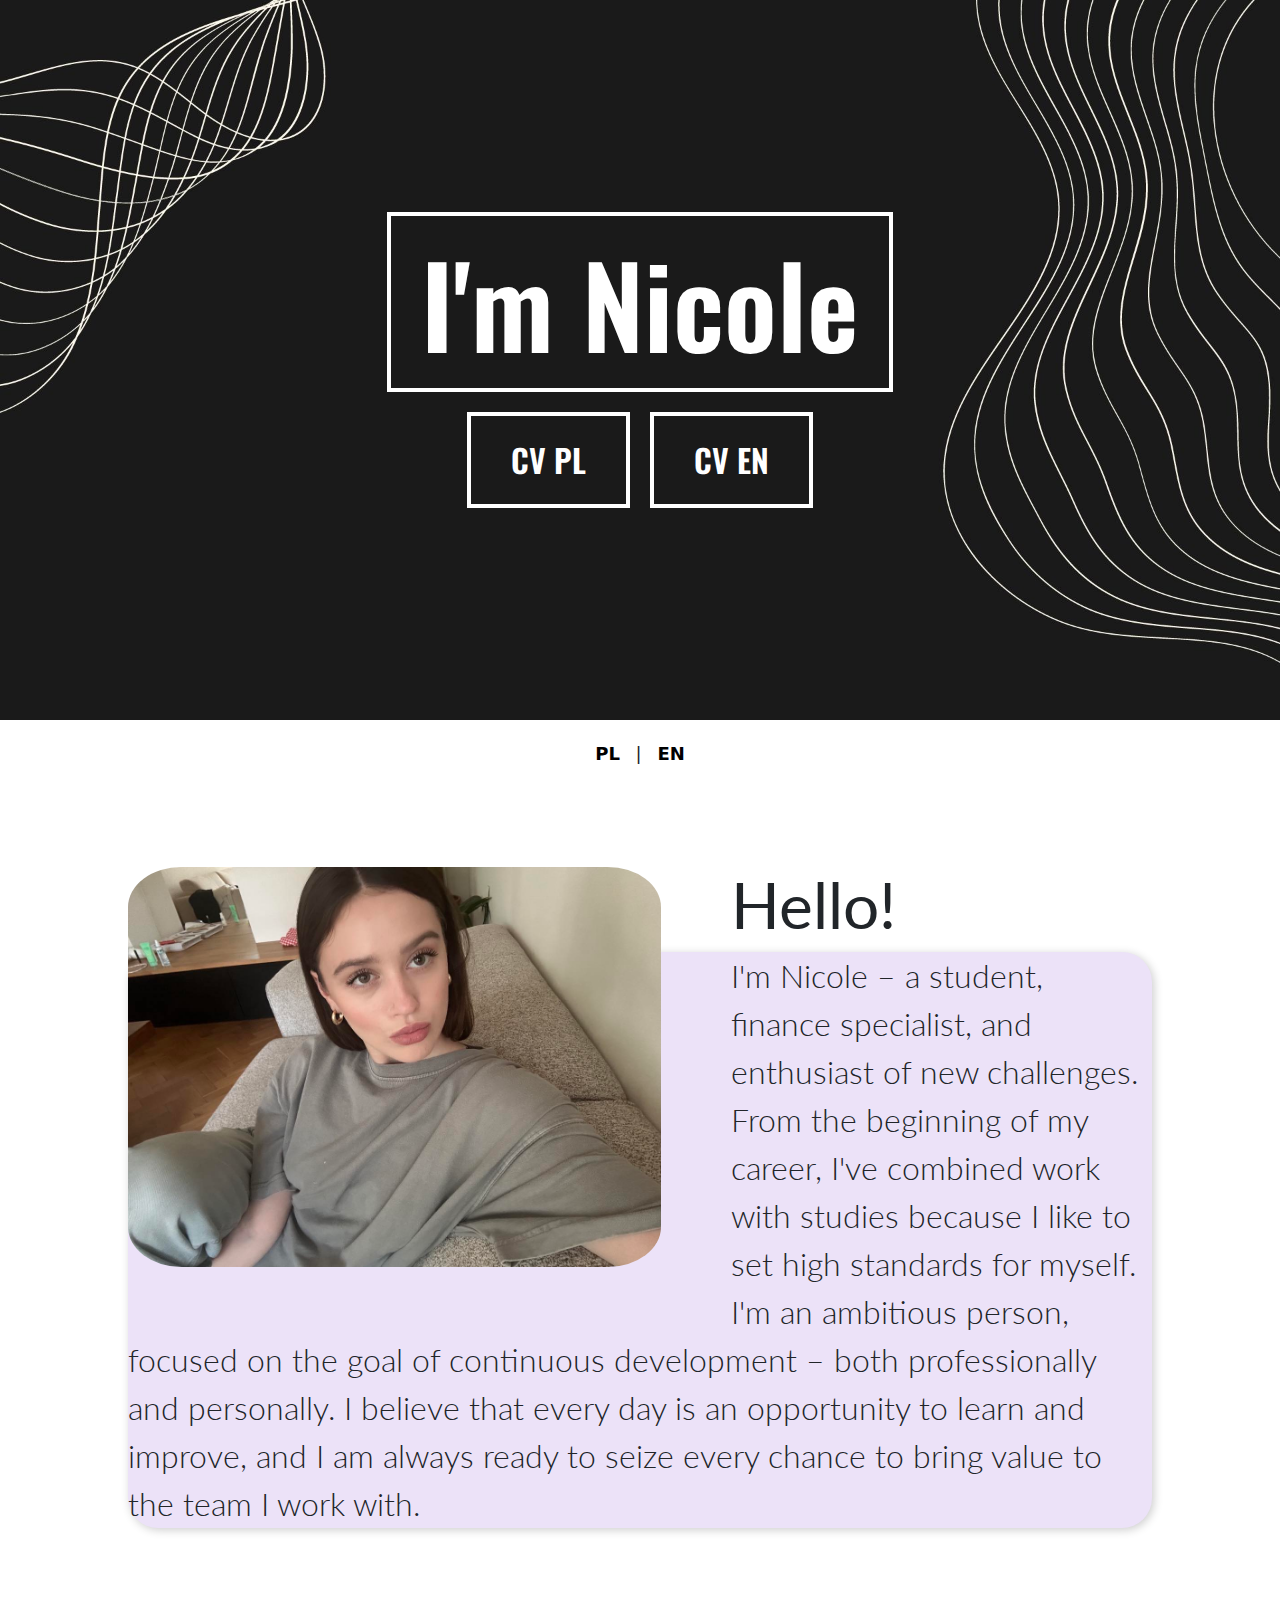
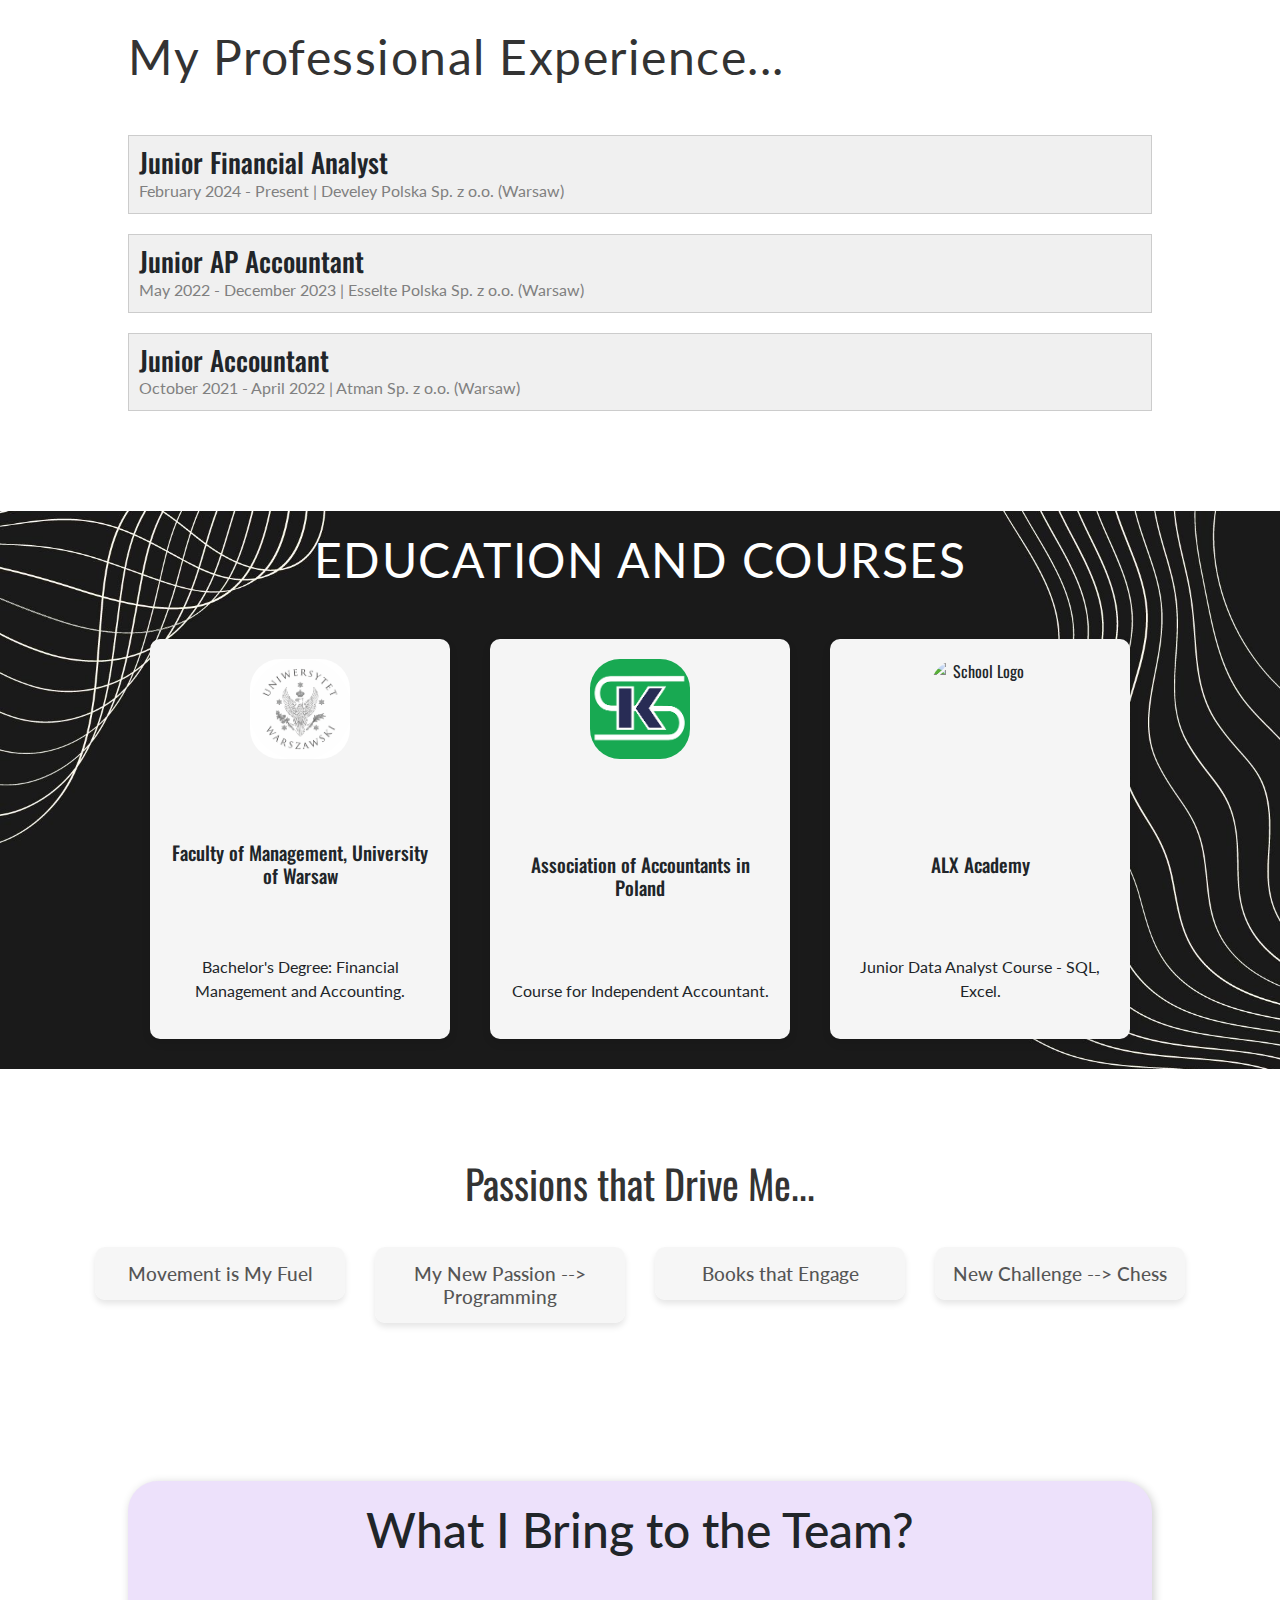
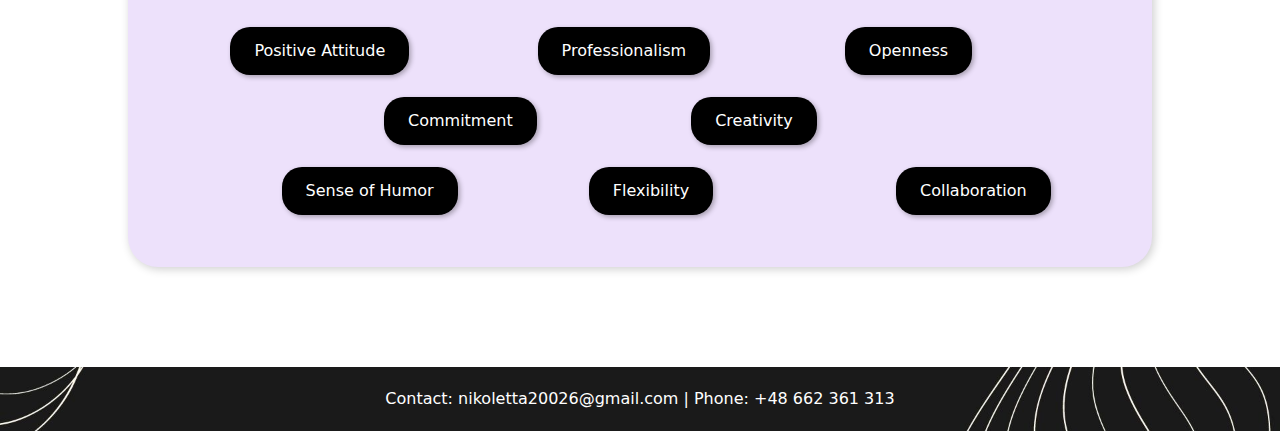
==== nicolegaida-EN.html @ 941ce96e "Add files via upload" ====
<!DOCTYPE html>
<html lang="en">

<head>
  <meta charset="UTF-8">
  <meta name="viewport" content="width=device-width, initial-scale=1.0">
  <title>My Resume</title>
  <link rel="stylesheet" href="./style.css" />
  <link href="https://fonts.googleapis.com/css2?family=Oswald:wght@400;500;600;700&display=swap" rel="stylesheet">
  <link href="https://cdn.jsdelivr.net/npm/bootstrap@5.3.3/dist/css/bootstrap.min.css" rel="stylesheet" integrity="sha384-QWTKZyjpPEjISv5WaRU9OFeRpok6YctnYmDr5pNlyT2bRjXh0JMhjY6hW+ALEwIH" crossorigin="anonymous">
  <link rel="preconnect" href="https://fonts.googleapis.com">
  <link rel="preconnect" href="https://fonts.gstatic.com" crossorigin>
  <link href="https://fonts.googleapis.com/css2?family=Lato:wght@300&display=swap" rel="stylesheet">
</head>

<body>
  <div class="top">
    <div class="container">
        <div class="title">
            <h1 class="text1">I'm Nicole</h1>
        </div>
        <!-- Move buttons below the title -->
        <div class="cv-buttons">
            <a href="NIcole.Gaida.CV.PL.pdf" download class="cv-button">CV PL</a>
            <a href="Nicole.Gaida.CV.EN.pdf" download class="cv-button">CV EN</a>
        </div>
    </div>
</div>

<div class="language-switcher">
  <a href="index.html">PL</a> | <a href="nicolegaida-EN.html">EN</a>
</div>

<div class="me">
  <div class="photo">
    <img class="myphoto" src="./448619239_1442363773308710_5676745897773278580_n (2).jpg" alt="woman" />
  </div>
  <div class="intro">
    <h3 class="hello">Hello!</h3>
    <p class="introduction">I'm Nicole – a student, finance specialist, and enthusiast of new challenges. From the beginning of my career, I've combined work with studies because I like to set high standards for myself. I'm an ambitious person, focused on the goal of continuous development – both professionally and personally. I believe that every day is an opportunity to learn and improve, and I am always ready to seize every chance to bring value to the team I work with.</p>
  </div>
</div>

<div class="experience">
  <h3>My Professional Experience...</h3>
</div>

<div class="job-entry">
  <div class="job-header" onclick="toggleDetails('details1')">
      <h2>Junior Financial Analyst</h2>
      <p>February 2024 - Present | Develey Polska Sp. z o.o. (Warsaw)</p>
  </div>
  <div class="job-description" id="details1">
    <ul>
      <li>Monitoring and analyzing sales performance.</li>
      <li>Managing and reporting inventory.</li>
      <li>Inventory reconciliation and analysis.</li>
      <li>Reviewing company liabilities and receivables.</li>
      <li>Conducting ad hoc financial analyses.</li>
    </ul>
  </div>
</div>

<div class="job-entry">
  <div class="job-header" onclick="toggleDetails('details2')">
      <h2>Junior AP Accountant</h2>
      <p>May 2022 - December 2023 | Esselte Polska Sp. z o.o. (Warsaw)</p>
  </div>
  <div class="job-description" id="details2">
    <ul>
        <li>Comprehensive handling of supplier invoices, including verification for accuracy, compliance with contracts, and legal requirements.</li>
        <li>Managing the entire process of invoice booking, from receipt to final entry in the SAP system.</li>
        <li>Entering and monitoring payments, ensuring timely settlements and adherence to the company's financial plan.</li>
        <li>Maintaining regular contact with suppliers, resolving issues related to invoices and payments.</li>
        <li>Active participation in the month-end close process, including account reconciliation via Blackline.</li>
        <li>Collaborating with the accounting team to ensure the accuracy of financial data.</li>
    </ul>
  </div>
</div>

<div class="job-entry">
  <div class="job-header" onclick="toggleDetails('details3')">
      <h2>Junior Accountant</h2>
      <p>October 2021 - April 2022 | Atman Sp. z o.o. (Warsaw)</p>
  </div>
  <div class="job-description" id="details3">
    <ul>
      <li>Booking cost invoices.</li>
      <li>Booking bank statements.</li>
      <li>Contacting suppliers.</li>
    </ul>
  </div>
</div>

<div class="education-container">
  <h2>Education and Courses</h2>

  <div class="education-section">
      <div class="education-tile">
          <img src="logo.png" alt="University Logo">
          <h3>Faculty of Management, University of Warsaw</h3>
          <p>Bachelor's Degree: Financial Management and Accounting.</p>
      </div>

      <div class="education-tile">
          <img src="sklogo.png" alt="Organization Logo">
          <h3>Association of Accountants in Poland</h3>
          <p>Course for Independent Accountant.</p>
      </div>

      <div class="education-tile">
          <img src="logoALX.png" alt="School Logo">
          <h3>ALX Academy</h3>
          <p>Junior Data Analyst Course - SQL, Excel.</p>
      </div>
      
      <!-- Add more tiles if needed -->
  </div>
</div>

<div class="interests">
  <h2>Passions that Drive Me...</h2>
  <div class="hobby-container">
      <div class="hobby-item">
          <h3>Movement is My Fuel</h3>
          <div class="hobby-content">
              <img src="/siłka.png" alt="Gym">
              <p>The gym and physical activity help me maintain life balance, keeping both my body and mind energized and motivated daily.</p>
          </div>
      </div>
      <div class="hobby-item">
          <h3>My New Passion --> Programming</h3>
          <div class="hobby-content">
              <img src="monitor.jpg" alt="Programming">
              <p>I recently began programming and was instantly captivated. I even built this website myself, blending creativity with logic.</p>
          </div>
      </div>
      <div class="hobby-item">
          <h3>Books that Engage</h3>
          <div class="hobby-content">
              <img src="/ksiązki.png" alt="Books">
              <p>I love reading something that grabs me from the first page – usually historical books and thrillers.</p>
          </div>
      </div>
      <div class="hobby-item">
          <h3>New Challenge --> Chess</h3>
          <div class="hobby-content">
              <img src="geopolitka.png" alt="Chess">
              <p>I recently learned to play chess and was immediately fascinated by its complexity. I am intrigued by how each game requires strategic thinking. </p>
          </div>
      </div>
  </div>
</div>

<div class="gray">
<div class="section-title">
  <h2>What I Bring to the Team?</h2>
</div>

<div class="team-contributions">
  <div class="cloud">Positive Attitude</div>
  <div class="cloud">Professionalism</div>
  <div class="cloud">Openness</div>
  <div class="cloud">Commitment</div>
  <div class="cloud">Creativity</div>
  <div class="cloud">Sense of Humor</div>
  <div class="cloud">Flexibility</div>
  <div class="cloud">Collaboration</div>
</div>

</div>
<div class="theend">

</div>

<footer>
  <div class="footer-content">
      <p>Contact: <a href="mailto:nikoletta20026@gmail.com">nikoletta20026@gmail.com</a> | Phone: <a href="tel:+48662361313">+48 662 361 313</a></p>
  </div>
</footer>
<script src="myweb.js"></script>
</body>
</html>
---- style.css ----
body {
    margin: 0;
    padding: 0;
}
.top {
    height: 80vh;
    color: white;
    background-image: url(./Business.jpg);
    background-size: cover;
    background-repeat: no-repeat; 
    background-position: center center;
}

.container {
    display: flex;
    flex-direction: column; /* Ustawienie elementów w kolumnie */
    justify-content: center;
    align-items: center;
    height: 100%;
}

.title {
    display: inline-block;
    text-align: center;
    font-family: 'Oswald', sans-serif;
    border: 4px solid white;
    padding: 30px;
    margin: 0px;
    line-height: 1;
} 


.text1, .text2 {
    margin: 0px;
    padding: 0px;
    line-height: 1;
}


.text1 {
    font-size: 7rem;
    font-weight: 600;
}

.text2 {
    font-size: 3rem;
    margin-top: 5px;
    font-weight: 200;
    margin-bottom: 5px;
}

.cv-buttons {
    display: flex;
    justify-content: center;
    gap: 20px; /* Odstęp między przyciskami */
    margin-top: 20px; /* Odstęp od napisu "I'm Nicole" */
}

.cv-button {
    font-family: 'Oswald', sans-serif;
    font-size: 2rem;
    font-weight: 600;
    color: white;
    text-decoration: none;
    border: 4px solid white;
    padding: 20px 40px;
    display: inline-block;
    text-align: center;
    background: transparent;
    transition: background 0.3s, color 0.3s;
}

.cv-button:hover {
    background-color: white;
    color: black;
}



.me {
    margin-top: 100px;
    margin-left: 10%;
    margin-right: 10%;
    margin-bottom: 100px;
}

.photo {
    float: left;
    margin-right: 70px;
    margin-bottom: 50px;

}

.myphoto {
    height: 400px;
    border-radius: 10%;
}

.intro {
    font-family: "Lato", sans-serif;
    font-weight: 300;
    font-style: normal;
    margin-top: 50px;
}

.hello {
    font-size: 4rem;
    font-weight: 400;
}

.introduction {
    background-color: #ece2f8;
    padding: 0px;
    border-radius: 30px; /* Zaokrąglone rogi, aby przypominało kształt chmurki */
    box-shadow: 2px 2px 10px rgba(0, 0, 0, 0.2); 
    font-size: 2rem;
}



.experience > h3 {

    font-size: 2em;
    margin-bottom: 20px;
    color: #333; /* Kolor tekstu */
    letter-spacing: 1.5px; /* Rozstrzał liter */
    font-weight: bold; /* Pogrubienie */
    font-family: "Lato", sans-serif;
    font-weight: 400;
    font-size: 3rem;
    margin-bottom: 50px;
    margin-left: 10%;
}

.job-entry {
    margin-bottom: 20px;
    margin-left: 10%;
    margin-right: 10%; /* Dodanie marginesu po prawej stronie */
}

.opis {
    margin-top: 50px;
}




.job-header h2 {
    font-family: 'Oswald', sans-serif;
    margin: 0;
    font-size: 1.7em;
}

.job-header p {
    font-family: "Lato", sans-serif;
    margin: 0;
    font-size: 1em;
    color: gray;
}

.job-description {
    margin-top: 20px;
    text-align: left;
    font-size: 1.2em;
}

ul {
    list-style-type: square;
}

.job-description {
    display: none; /* Domyślnie ukryte */
    margin-left: 20px;
}

.job-header {
    cursor: pointer;
    background-color: #f0f0f0;
    padding: 10px;
    border: 1px solid #ccc;
    margin-bottom: 5px;
}

.job-header:hover {
    background-color: #e0e0e0;
}

.education-container {
    background-image: url(./Business.jpg);
    background-size: cover;
    background-repeat: no-repeat; 
    background-position: center center;
    text-align: center;
    margin-bottom: 40px;
    margin-top: 100px;
    padding-top: 20px;
    padding-bottom: 30px;
}

.education-container h2 {
    font-size: 2em;
    margin-bottom: 20px;
    color: white; /* Kolor tekstu */
    text-transform: uppercase; /* Duże litery */
    letter-spacing: 1.5px; /* Rozstrzał liter */
    font-weight: bold; /* Pogrubienie */
    font-family: "Lato", sans-serif;
    font-weight: 400;
    font-size: 3rem;
    margin-bottom: 50px;
}

.education-section {
    display: flex;
    flex-wrap: wrap;
    gap: 40px; /* Większy odstęp między kafelkami */
    justify-content: center; /* Wyrównanie do środka */
}

.education-tile {
    font-family: 'Oswald', sans-serif;
    background-color: #f5f5f5; /* Tło kafelka */
    border-radius: 10px; /* Zaokrąglenie rogów kafelka */
    box-shadow: 0 4px 8px rgba(0, 0, 0, 0.1); /* Cień pod kafelkiem */
    padding: 20px;
    width: 300px; /* Szerokość kafelka */
    text-align: center;
    display: flex;
    flex-direction: column;
    justify-content: space-between;
    align-items: center;
    height: 400px; /* Ustalona wysokość kafelka, aby wszystkie były równe */
}

.education-tile p {
    font-family: "Lato", sans-serif;
}

.education-tile img {
    width: 100px; /* Stała szerokość loga */
    height: 100px; /* Stała wysokość loga */
    margin-bottom: 15px;
    border-radius: 30%; /* Zaokrąglone rogi obrazka */
    object-fit: contain; /* Zapewnia, że obrazek zmieści się w kwadracie bez zniekształceń */
}

.education-tile h3 {
    margin: 10px 0;
    font-size: 1.2em;
}



.interests {
    text-align: center;
    padding: 50px 0;

}

.interests h2 {
    font-family: 'Oswald', sans-serif;
    font-weight: 400;
    font-size: 2.5em;
    color: #333;
    margin-bottom: 40px;
}

.hobby-container {
    display: flex;
    flex-wrap: wrap;
    justify-content: center;
    gap: 30px;
}

.hobby-item {
    position: relative;
    width: 250px;
    cursor: pointer;
    font: "Lato", sans-serif;
}

.hobby-item h3 {
    font-family: 'Lato', sans-serif;
    font-size: 1.2em;
    color: #555;
    background-color: #f4f4f4d5;
    padding: 15px;
    border-radius: 10px;
    transition: background-color 0.3s, color 0.3s;
    box-shadow: 0 4px 6px rgba(0, 0, 0, 0.1);
}

.hobby-item h3:hover {
    background-color: #c69bf7;
    color: #fff;
}

.hobby-content {
    position: absolute;
    top: 110%;
    left: 50%;
    transform: translateX(-50%);
    width: 300px;
    background-color: #fff;
    padding: 20px;
    border-radius: 10px;
    text-align: left;
    box-shadow: 0 8px 16px rgba(0, 0, 0, 0.2);
    opacity: 0;
    visibility: hidden;
    transition: opacity 0.3s;
    z-index: 1;
}

.hobby-item:hover .hobby-content {
    opacity: 1;
    visibility: visible;
}

.hobby-content img {
    width: 100%;
    height: auto;
    border-radius: 10px;
    margin-bottom: 15px;
}

.hobby-content p {
    font-family: 'Lato', sans-serif;
    font-size: 0.95em;
    color: #333;
    line-height: 1.5;
    text-align: justify;
}

footer {
    background-image: url(./Business.jpg);
    background-size: cover;
    background-repeat: no-repeat; 
    background-position: center center;
    color: #fff; /* Kolor tekstu */
    padding: 20px 0;
    text-align: center;
}

.footer-content {
    max-width: 1200px;
    margin: 0 auto;
    padding: 0 20px;
}

.footer-content p {
    margin: 0;
    font-size: 1,5em;
}

.footer-content a {
    color: #fff; /* Kolor linków */
    text-decoration: none;
}

.footer-content a:hover {
    text-decoration: underline; /* Podkreślenie linków po najechaniu myszą */
}



.language-switcher {
    text-align: center;
    margin-top: 20px;
    font-size: 18px;
}

.language-switcher a {
    text-decoration: none;
    color: #000;
    margin: 0 10px;
    font-weight: bold;
}

.language-switcher a:hover {
    text-decoration: underline;
}

.section-title {
    text-align: center;
    font-family: "Lato", sans-serif;
    font-weight: 400;
    margin-top: 100px;
    margin-bottom: 0px;
}

.section-title h2 {
    font-size: 3rem;
    padding-top: 20px;
}

.team-contributions {
    position: relative;
    width: 100%;
    margin: 0 auto;
    height: 300px; /* Zmniejszona wysokość kontenera */
    padding: 20px;
}

.cloud {
    
    position: absolute;
    background-color: #000;
    color: #fff;
    padding: 12px 24px; /* Zwiększono padding, aby chmurki były większe */
    border-radius: 20px;
    box-shadow: 2px 2px 5px rgba(0, 0, 0, 0.3);
    font-size: 16px; /* Zwiększono rozmiar czcionki */
    transition: transform 0.3s ease;
    cursor: pointer;
}

/* Rozmieszczenie chmurek w różnych miejscach, bliżej siebie */
.cloud:nth-child(1) { top: 60px; left: 10%; } /* Zaangażowanie */
.cloud:nth-child(2) { top: 60px; left: 40%; } /* Otwartość */
.cloud:nth-child(3) { top: 60px; left: 70%; } /* Profesjonalizm */
.cloud:nth-child(4) { top: 130px; left: 25%; } /* Dobre nastawienie */
.cloud:nth-child(5) { top: 130px; left: 55%; } /* Współpraca */
.cloud:nth-child(6) { top: 200px; left: 15%; } /* Elastyczność */
.cloud:nth-child(7) { top: 200px; left: 45%; } /* Kreatywność */
.cloud:nth-child(8) { top: 200px; left: 75%; } /* Poczucie humoru */

.cloud:hover {
    transform: scale(1.1);
}


.gray {
    background-color: #ede1fb;
    ;; /* Szary kolor tła */
    padding: 0px;
    border-radius: 30px; /* Zaokrąglone rogi, aby przypominało kształt chmurki */
    box-shadow: 2px 2px 10px rgba(0, 0, 0, 0.2); /* Delikatny cień */
    max-width: 80%;
    margin: 0 auto; /* Wyśrodkowanie kontenera */
    text-align: center;

    
}

.theend {
    height: 100px;
}


body {
    margin: 0;
    padding: 0;
}
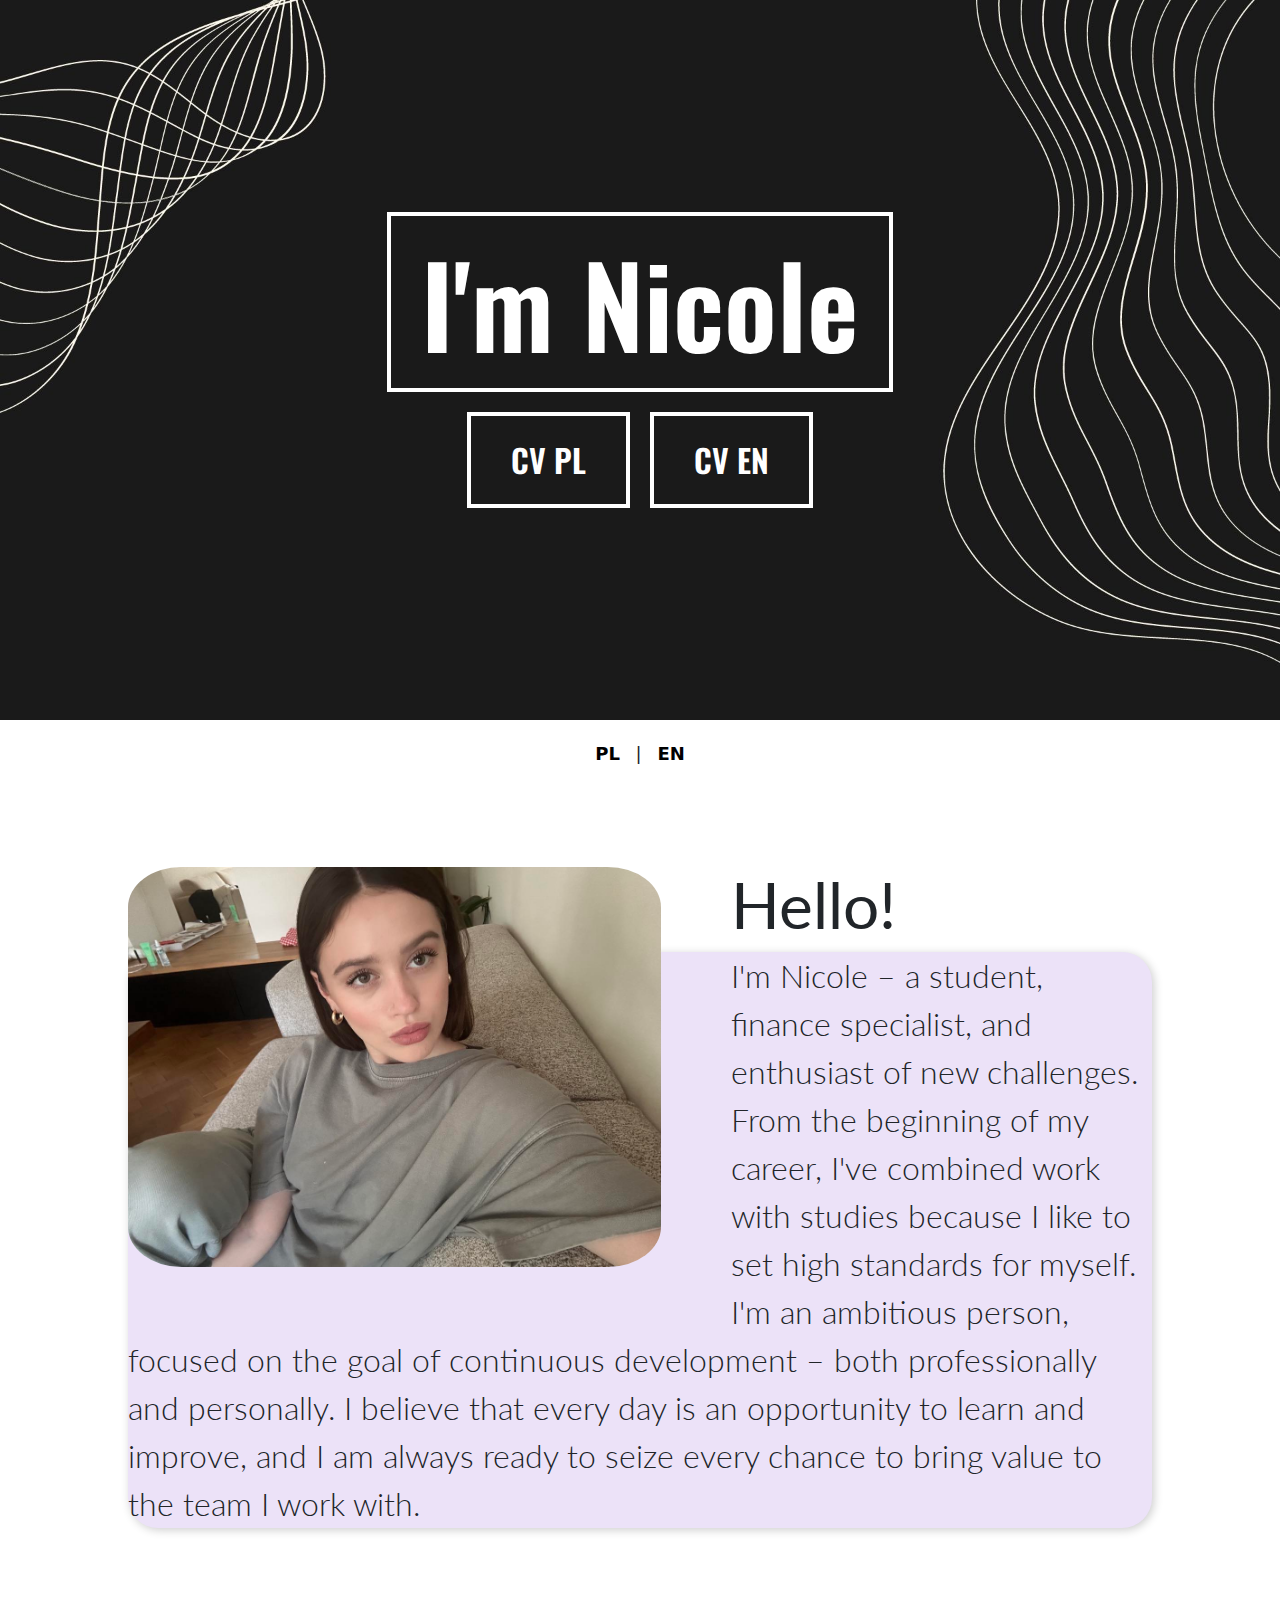
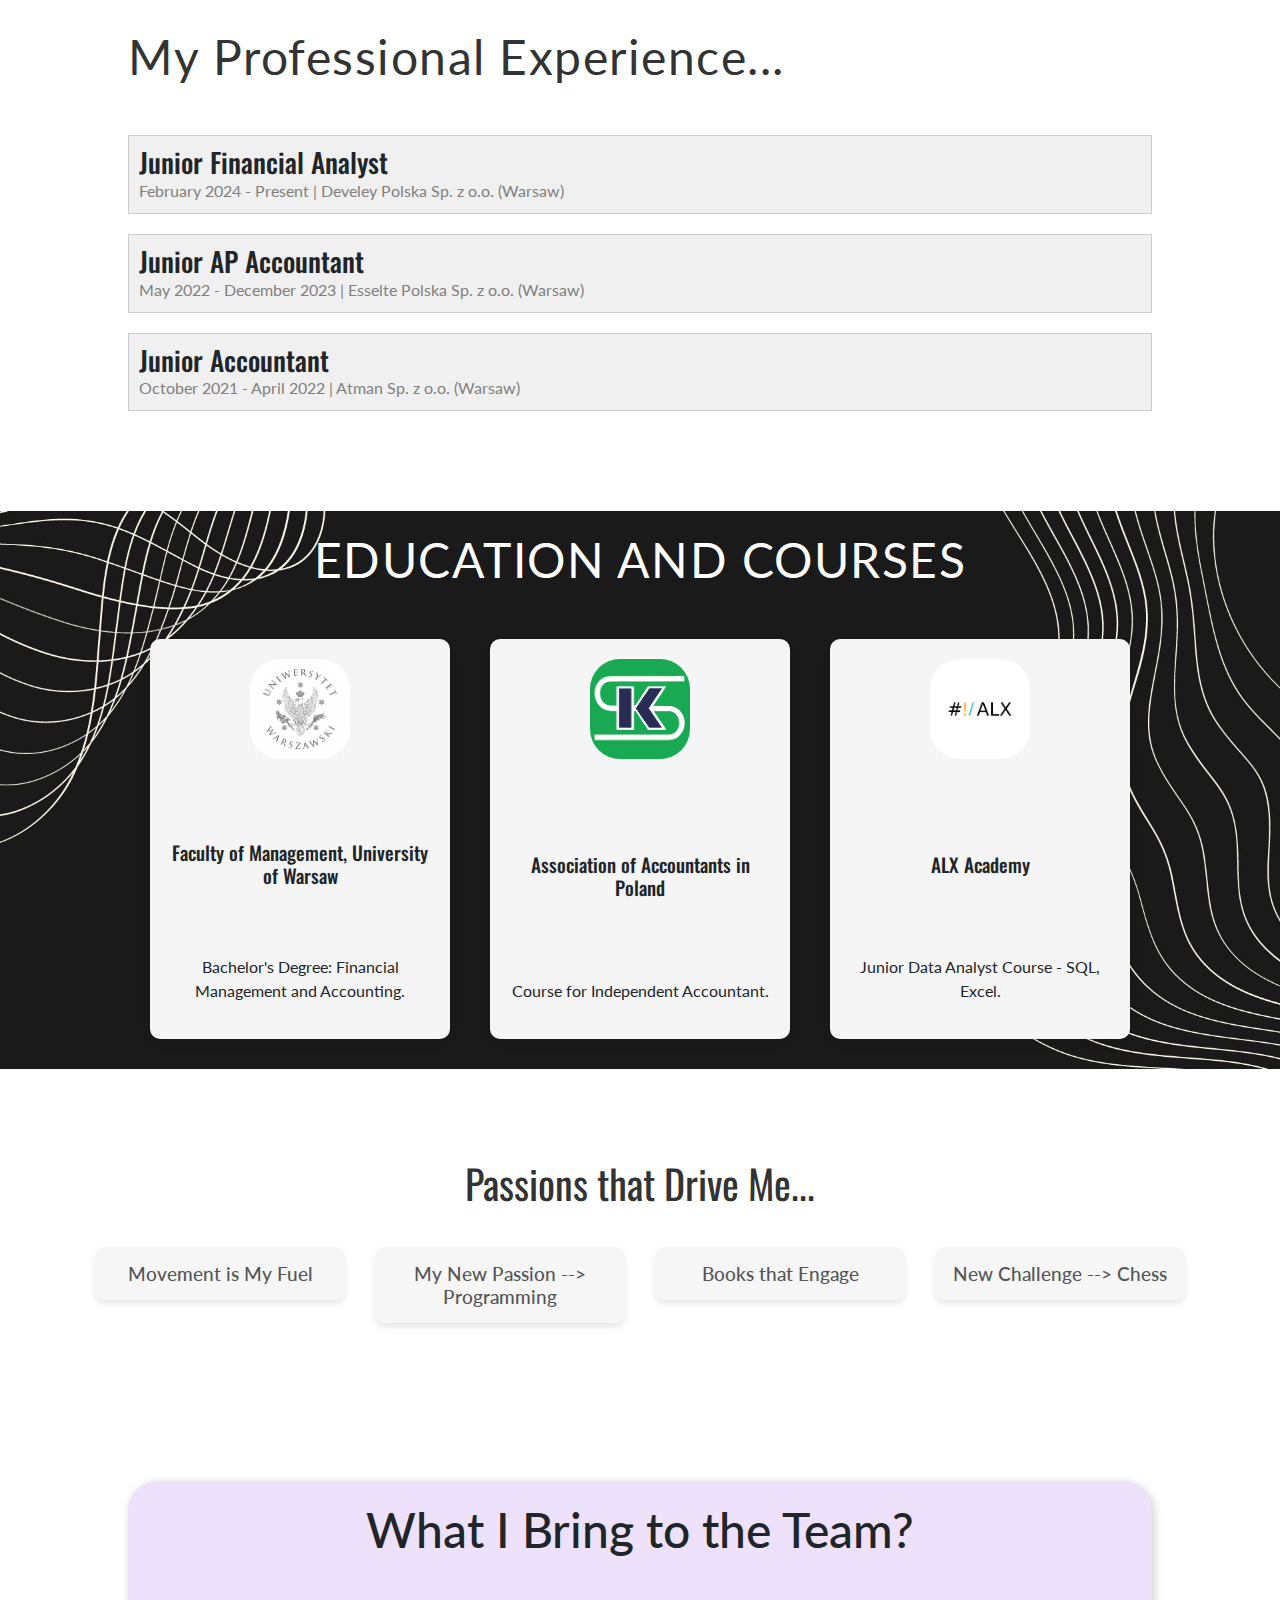
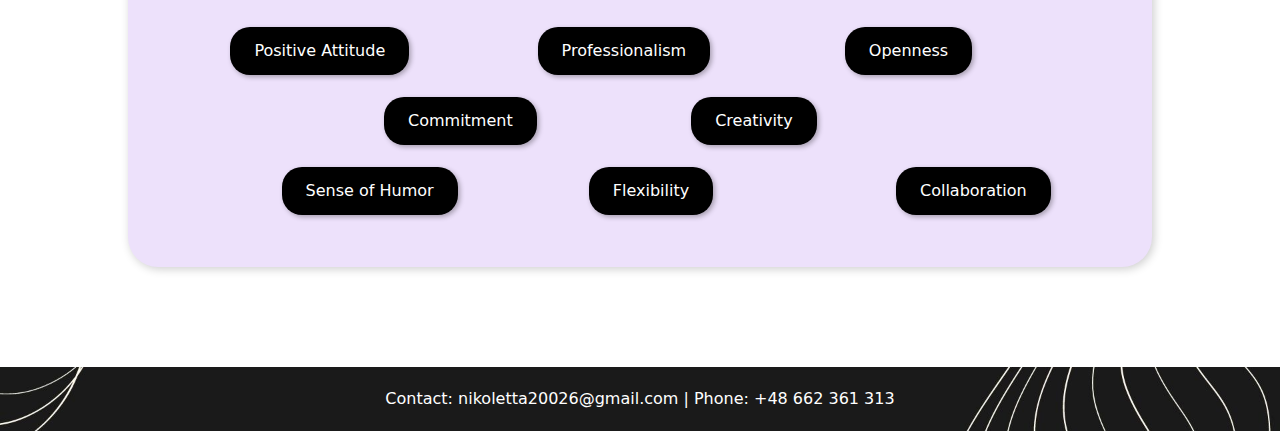
==== commit 90de8abb: "Update nicolegaida-EN.html" ====
--- a/nicolegaida-EN.html
+++ b/nicolegaida-EN.html
@@ -124,7 +124,7 @@
       <div class="hobby-item">
           <h3>Movement is My Fuel</h3>
           <div class="hobby-content">
-              <img src="/siłka.png" alt="Gym">
+              <img src="siłka.png" alt="Gym">
               <p>The gym and physical activity help me maintain life balance, keeping both my body and mind energized and motivated daily.</p>
           </div>
       </div>
@@ -138,7 +138,7 @@
       <div class="hobby-item">
           <h3>Books that Engage</h3>
           <div class="hobby-content">
-              <img src="/ksiązki.png" alt="Books">
+              <img src="ksiązki.png" alt="Books">
               <p>I love reading something that grabs me from the first page – usually historical books and thrillers.</p>
           </div>
       </div>
@@ -180,4 +180,4 @@
 </footer>
 <script src="myweb.js"></script>
 </body>
-</html>+</html>
--- a/style.css
+++ b/style.css
@@ -448,8 +448,3 @@
 }
 
 
-body {
-    margin: 0;
-    padding: 0;
-}
-
